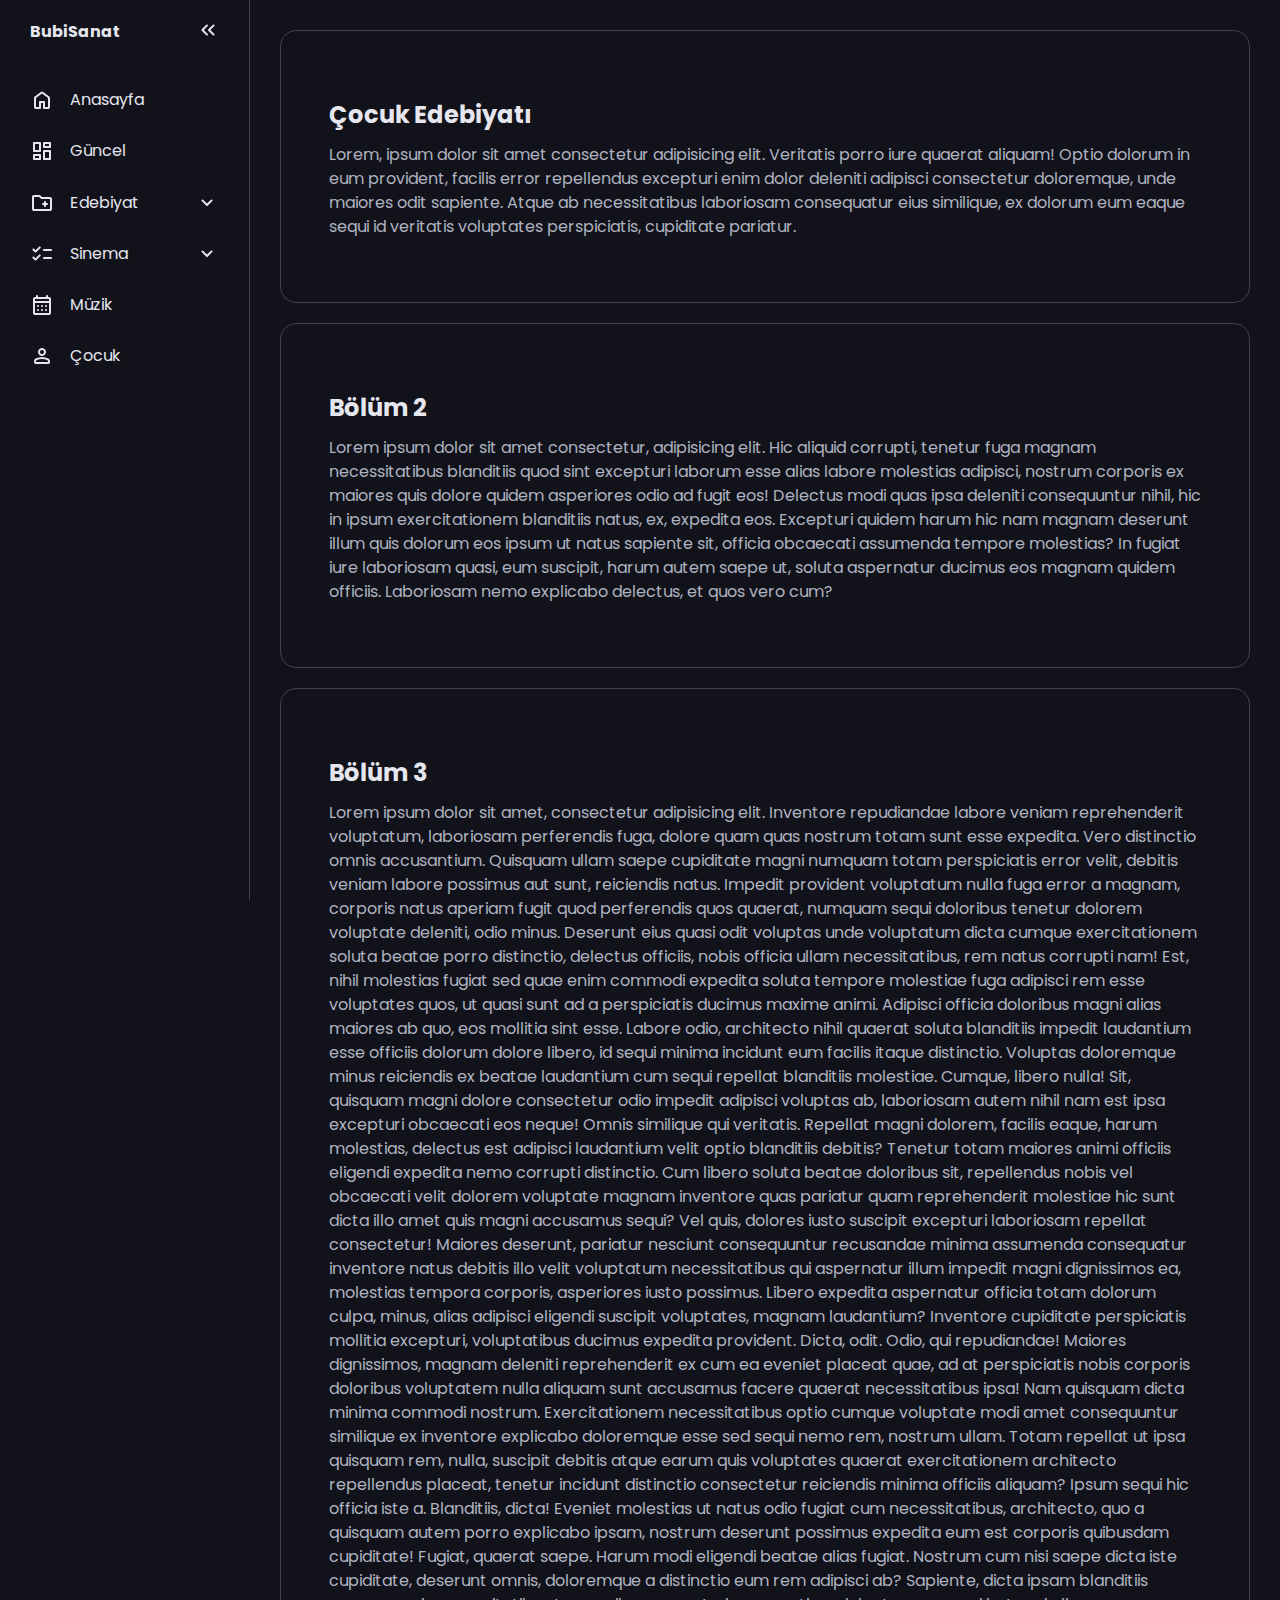
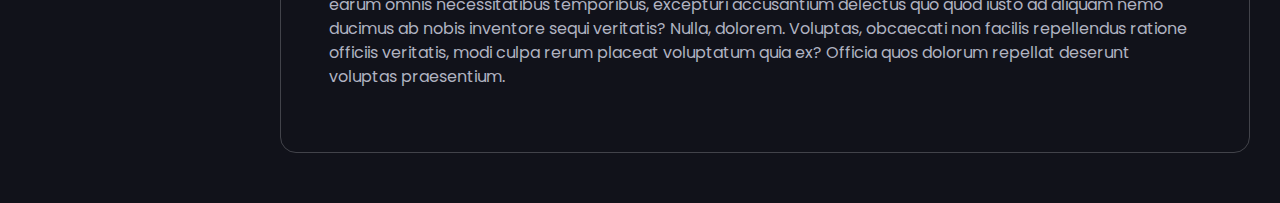
==== cocuk.html @ 9d575a5c "Add files via upload" ====
<!DOCTYPE html>
<html lang="en">
<head>
  <meta charset="UTF-8">
  <meta name="viewport" content="width=device-width, initial-scale=1.0">
  <title>Home</title>
  <link rel="stylesheet" href="style.css">
  <script type="text/javascript" src="app.js" defer></script>
  
</head>
<body>
  <nav id="sidebar">
    <ul>
      <li>
        <span class="logo">BubiSanat</span>
        <button onclick=toggleSidebar() id="toggle-btn">
          <svg xmlns="http://www.w3.org/2000/svg" height="24px" viewBox="0 -960 960 960" width="24px" fill="#e8eaed"><path d="m313-480 155 156q11 11 11.5 27.5T468-268q-11 11-28 11t-28-11L228-452q-6-6-8.5-13t-2.5-15q0-8 2.5-15t8.5-13l184-184q11-11 27.5-11.5T468-692q11 11 11 28t-11 28L313-480Zm264 0 155 156q11 11 11.5 27.5T732-268q-11 11-28 11t-28-11L492-452q-6-6-8.5-13t-2.5-15q0-8 2.5-15t8.5-13l184-184q11-11 27.5-11.5T732-692q11 11 11 28t-11 28L577-480Z"/></svg>
        </button>
      </li>
      <li>
        <a href="index.html" id="index-link">
          <svg xmlns="http://www.w3.org/2000/svg" height="24px" viewBox="0 -960 960 960" width="24px" fill="#e8eaed"><path d="M240-200h120v-200q0-17 11.5-28.5T400-440h160q17 0 28.5 11.5T600-400v200h120v-360L480-740 240-560v360Zm-80 0v-360q0-19 8.5-36t23.5-28l240-180q21-16 48-16t48 16l240 180q15 11 23.5 28t8.5 36v360q0 33-23.5 56.5T720-120H560q-17 0-28.5-11.5T520-160v-200h-80v200q0 17-11.5 28.5T400-120H240q-33 0-56.5-23.5T160-200Zm320-270Z"/></svg>
          <span>Anasayfa</span>
        </a>
      </li>
      <li>
        <a class="active" href="guncel.html" id="guncel-link">
          <svg xmlns="http://www.w3.org/2000/svg" height="24px" viewBox="0 -960 960 960" width="24px" fill="#e8eaed"><path d="M520-640v-160q0-17 11.5-28.5T560-840h240q17 0 28.5 11.5T840-800v160q0 17-11.5 28.5T800-600H560q-17 0-28.5-11.5T520-640ZM120-480v-320q0-17 11.5-28.5T160-840h240q17 0 28.5 11.5T440-800v320q0 17-11.5 28.5T400-440H160q-17 0-28.5-11.5T120-480Zm400 320v-320q0-17 11.5-28.5T560-520h240q17 0 28.5 11.5T840-480v320q0 17-11.5 28.5T800-120H560q-17 0-28.5-11.5T520-160Zm-400 0v-160q0-17 11.5-28.5T160-360h240q17 0 28.5 11.5T440-320v160q0 17-11.5 28.5T400-120H160q-17 0-28.5-11.5T120-160Zm80-360h160v-240H200v240Zm400 320h160v-240H600v240Zm0-480h160v-80H600v80ZM200-200h160v-80H200v80Zm160-320Zm240-160Zm0 240ZM360-280Z"/></svg>
          <span>Güncel</span>
        </a>
      </li>
      <li>
        <button onclick=toggleSubMenu(this) class="dropdown-btn">
          <svg xmlns="http://www.w3.org/2000/svg" height="24px" viewBox="0 -960 960 960" width="24px" fill="#e8eaed"><path d="M160-160q-33 0-56.5-23.5T80-240v-480q0-33 23.5-56.5T160-800h207q16 0 30.5 6t25.5 17l57 57h320q33 0 56.5 23.5T880-640v400q0 33-23.5 56.5T800-160H160Zm0-80h640v-400H447l-80-80H160v480Zm0 0v-480 480Zm400-160v40q0 17 11.5 28.5T600-320q17 0 28.5-11.5T640-360v-40h40q17 0 28.5-11.5T720-440q0-17-11.5-28.5T680-480h-40v-40q0-17-11.5-28.5T600-560q-17 0-28.5 11.5T560-520v40h-40q-17 0-28.5 11.5T480-440q0 17 11.5 28.5T520-400h40Z"/></svg>
          <span>Edebiyat</span>
          <svg xmlns="http://www.w3.org/2000/svg" height="24px" viewBox="0 -960 960 960" width="24px" fill="#e8eaed"><path d="M480-361q-8 0-15-2.5t-13-8.5L268-556q-11-11-11-28t11-28q11-11 28-11t28 11l156 156 156-156q11-11 28-11t28 11q11 11 11 28t-11 28L508-372q-6 6-13 8.5t-15 2.5Z"/></svg>
        </button>
        <ul class="sub-menu">
          <div>
            <li><a href="#">Roman</a></li>
            <li><a href="#">Şiir</a></li>
            <li><a href="#">Öykü</a></li>
            <li><a href="#">Günlük</a></li>
            <li><a href="#">Gezi Yazısı</a></li>
            <li><a href="#">Masal</a></li>
            <li><a href="#">Deneme</a></li>
            <li><a href="#">Eleştiri/Çözümleme</a></li>
            <li><a href="#">Biyografi</a></li>
          </div>
        </ul>
      </li>
      <li>
        <button onclick=toggleSubMenu(this) class="dropdown-btn">
          <svg xmlns="http://www.w3.org/2000/svg" height="24px" viewBox="0 -960 960 960" width="24px" fill="#e8eaed"><path d="m221-313 142-142q12-12 28-11.5t28 12.5q11 12 11 28t-11 28L250-228q-12 12-28 12t-28-12l-86-86q-11-11-11-28t11-28q11-11 28-11t28 11l57 57Zm0-320 142-142q12-12 28-11.5t28 12.5q11 12 11 28t-11 28L250-548q-12 12-28 12t-28-12l-86-86q-11-11-11-28t11-28q11-11 28-11t28 11l57 57Zm339 353q-17 0-28.5-11.5T520-320q0-17 11.5-28.5T560-360h280q17 0 28.5 11.5T880-320q0 17-11.5 28.5T840-280H560Zm0-320q-17 0-28.5-11.5T520-640q0-17 11.5-28.5T560-680h280q17 0 28.5 11.5T880-640q0 17-11.5 28.5T840-600H560Z"/></svg>
          <span>Sinema</span>
          <svg xmlns="http://www.w3.org/2000/svg" height="24px" viewBox="0 -960 960 960" width="24px" fill="#e8eaed"><path d="M480-361q-8 0-15-2.5t-13-8.5L268-556q-11-11-11-28t11-28q11-11 28-11t28 11l156 156 156-156q11-11 28-11t28 11q11 11 11 28t-11 28L508-372q-6 6-13 8.5t-15 2.5Z"/></svg>
        </button>
        <ul class="sub-menu">
          <div>
            <li><a href="#">Ne izliyorum</a></li>
            <li><a href="#">Çözümleme/Eleştiri</a></li>
            <li><a href="#">Haftanın Filmleri</a></li>
            <li><a href="#">Belgesel</a></li>
            <li><a href="#">Kült Filmler</a></li>
          </div>
        </ul>
      </li>
      <li>
        <a href="music.html" id="music-link">
          <svg xmlns="http://www.w3.org/2000/svg" height="24px" viewBox="0 -960 960 960" width="24px" fill="#e8eaed"><path d="M200-80q-33 0-56.5-23.5T120-160v-560q0-33 23.5-56.5T200-800h40v-40q0-17 11.5-28.5T280-880q17 0 28.5 11.5T320-840v40h320v-40q0-17 11.5-28.5T680-880q17 0 28.5 11.5T720-840v40h40q33 0 56.5 23.5T840-720v560q0 33-23.5 56.5T760-80H200Zm0-80h560v-400H200v400Zm0-480h560v-80H200v80Zm0 0v-80 80Zm280 240q-17 0-28.5-11.5T440-440q0-17 11.5-28.5T480-480q17 0 28.5 11.5T520-440q0 17-11.5 28.5T480-400Zm-160 0q-17 0-28.5-11.5T280-440q0-17 11.5-28.5T320-480q17 0 28.5 11.5T360-440q0 17-11.5 28.5T320-400Zm320 0q-17 0-28.5-11.5T600-440q0-17 11.5-28.5T640-480q17 0 28.5 11.5T680-440q0 17-11.5 28.5T640-400ZM480-240q-17 0-28.5-11.5T440-280q0-17 11.5-28.5T480-320q17 0 28.5 11.5T520-280q0 17-11.5 28.5T480-240Zm-160 0q-17 0-28.5-11.5T280-280q0-17 11.5-28.5T320-320q17 0 28.5 11.5T360-280q0 17-11.5 28.5T320-240Zm320 0q-17 0-28.5-11.5T600-280q0-17 11.5-28.5T640-320q17 0 28.5 11.5T680-280q0 17-11.5 28.5T640-240Z"/></svg>
          <span>Müzik</span>
        </a>
      </li>
      <li>
        <a href="cocuk.html" id="cocuk-link">
          <svg xmlns="http://www.w3.org/2000/svg" height="24px" viewBox="0 -960 960 960" width="24px" fill="#e8eaed"><path d="M480-480q-66 0-113-47t-47-113q0-66 47-113t113-47q66 0 113 47t47 113q0 66-47 113t-113 47ZM160-240v-32q0-34 17.5-62.5T224-378q62-31 126-46.5T480-440q66 0 130 15.5T736-378q29 15 46.5 43.5T800-272v32q0 33-23.5 56.5T720-160H240q-33 0-56.5-23.5T160-240Zm80 0h480v-32q0-11-5.5-20T700-306q-54-27-109-40.5T480-360q-56 0-111 13.5T260-306q-9 5-14.5 14t-5.5 20v32Zm240-320q33 0 56.5-23.5T560-640q0-33-23.5-56.5T480-720q-33 0-56.5 23.5T400-640q0 33 23.5 56.5T480-560Zm0-80Zm0 400Z"/></svg>
          <span>Çocuk</span>
        </a>
      </li>
    </ul>
  </nav>
  <main>
    <div class="container">
      <h2>Çocuk Edebiyatı</h2>
      <p>Lorem, ipsum dolor sit amet consectetur adipisicing elit. Veritatis porro iure quaerat aliquam! Optio dolorum in eum provident, facilis error repellendus excepturi enim dolor deleniti adipisci consectetur doloremque, unde maiores odit sapiente. Atque ab necessitatibus laboriosam consequatur eius similique, ex dolorum eum eaque sequi id veritatis voluptates perspiciatis, cupiditate pariatur.</p>
    </div>
    <div class="container">
      <h2>Bölüm 2 </h2>
      <p>Lorem ipsum dolor sit amet consectetur, adipisicing elit. Hic aliquid corrupti, tenetur fuga magnam necessitatibus blanditiis quod sint excepturi laborum esse alias labore molestias adipisci, nostrum corporis ex maiores quis dolore quidem asperiores odio ad fugit eos! Delectus modi quas ipsa deleniti consequuntur nihil, hic in ipsum exercitationem blanditiis natus, ex, expedita eos. Excepturi quidem harum hic nam magnam deserunt illum quis dolorum eos ipsum ut natus sapiente sit, officia obcaecati assumenda tempore molestias? In fugiat iure laboriosam quasi, eum suscipit, harum autem saepe ut, soluta aspernatur ducimus eos magnam quidem officiis. Laboriosam nemo explicabo delectus, et quos vero cum?</p>
    </div>
    <div class="container">
      <h2>Bölüm 3</h2>
      <p>Lorem ipsum dolor sit amet, consectetur adipisicing elit. Inventore repudiandae labore veniam reprehenderit voluptatum, laboriosam perferendis fuga, dolore quam quas nostrum totam sunt esse expedita. Vero distinctio omnis accusantium. Quisquam ullam saepe cupiditate magni numquam totam perspiciatis error velit, debitis veniam labore possimus aut sunt, reiciendis natus. Impedit provident voluptatum nulla fuga error a magnam, corporis natus aperiam fugit quod perferendis quos quaerat, numquam sequi doloribus tenetur dolorem voluptate deleniti, odio minus. Deserunt eius quasi odit voluptas unde voluptatum dicta cumque exercitationem soluta beatae porro distinctio, delectus officiis, nobis officia ullam necessitatibus, rem natus corrupti nam! Est, nihil molestias fugiat sed quae enim commodi expedita soluta tempore molestiae fuga adipisci rem esse voluptates quos, ut quasi sunt ad a perspiciatis ducimus maxime animi. Adipisci officia doloribus magni alias maiores ab quo, eos mollitia sint esse. Labore odio, architecto nihil quaerat soluta blanditiis impedit laudantium esse officiis dolorum dolore libero, id sequi minima incidunt eum facilis itaque distinctio. Voluptas doloremque minus reiciendis ex beatae laudantium cum sequi repellat blanditiis molestiae. Cumque, libero nulla! Sit, quisquam magni dolore consectetur odio impedit adipisci voluptas ab, laboriosam autem nihil nam est ipsa excepturi obcaecati eos neque! Omnis similique qui veritatis. Repellat magni dolorem, facilis eaque, harum molestias, delectus est adipisci laudantium velit optio blanditiis debitis? Tenetur totam maiores animi officiis eligendi expedita nemo corrupti distinctio. Cum libero soluta beatae doloribus sit, repellendus nobis vel obcaecati velit dolorem voluptate magnam inventore quas pariatur quam reprehenderit molestiae hic sunt dicta illo amet quis magni accusamus sequi? Vel quis, dolores iusto suscipit excepturi laboriosam repellat consectetur! Maiores deserunt, pariatur nesciunt consequuntur recusandae minima assumenda consequatur inventore natus debitis illo velit voluptatum necessitatibus qui aspernatur illum impedit magni dignissimos ea, molestias tempora corporis, asperiores iusto possimus. Libero expedita aspernatur officia totam dolorum culpa, minus, alias adipisci eligendi suscipit voluptates, magnam laudantium? Inventore cupiditate perspiciatis mollitia excepturi, voluptatibus ducimus expedita provident. Dicta, odit. Odio, qui repudiandae! Maiores dignissimos, magnam deleniti reprehenderit ex cum ea eveniet placeat quae, ad at perspiciatis nobis corporis doloribus voluptatem nulla aliquam sunt accusamus facere quaerat necessitatibus ipsa! Nam quisquam dicta minima commodi nostrum. Exercitationem necessitatibus optio cumque voluptate modi amet consequuntur similique ex inventore explicabo doloremque esse sed sequi nemo rem, nostrum ullam. Totam repellat ut ipsa quisquam rem, nulla, suscipit debitis atque earum quis voluptates quaerat exercitationem architecto repellendus placeat, tenetur incidunt distinctio consectetur reiciendis minima officiis aliquam? Ipsum sequi hic officia iste a. Blanditiis, dicta! Eveniet molestias ut natus odio fugiat cum necessitatibus, architecto, quo a quisquam autem porro explicabo ipsam, nostrum deserunt possimus expedita eum est corporis quibusdam cupiditate! Fugiat, quaerat saepe. Harum modi eligendi beatae alias fugiat. Nostrum cum nisi saepe dicta iste cupiditate, deserunt omnis, doloremque a distinctio eum rem adipisci ab? Sapiente, dicta ipsam blanditiis earum omnis necessitatibus temporibus, excepturi accusantium delectus quo quod iusto ad aliquam nemo ducimus ab nobis inventore sequi veritatis? Nulla, dolorem. Voluptas, obcaecati non facilis repellendus ratione officiis veritatis, modi culpa rerum placeat voluptatum quia ex? Officia quos dolorum repellat deserunt voluptas praesentium.</p>
    </div>
  </main>
</body>
</html>
---- style.css ----
@import url('https://fonts.googleapis.com/css2?family=Poppins:ital,wght@0,100;0,200;0,300;0,400;0,500;0,600;0,700;0,800;0,900;1,100;1,200;1,300;1,400;1,500;1,600;1,700;1,800;1,900&display=swap');
:root{
  --base-clr: #11121a;
  --line-clr: #42434a;
  --hover-clr: #222533;
  --text-clr: #e6e6ef;
  --accent-clr: #5e63ff;
  --secondary-text-clr: #b0b3c1;
}
*{
  margin: 0;
  padding: 0;
}
html{
  font-family: Poppins, 'Segoe UI', Tahoma, Geneva, Verdana, sans-serif;
  line-height: 1.5rem;
}
body{
  min-height: 100vh;
  min-height: 100dvh;
  background-color: var(--base-clr);
  color: var(--text-clr);
  display: grid;
  grid-template-columns: auto 1fr;
}
#sidebar{
  box-sizing: border-box;
  height: 100vh;
  width: 250px;
  padding: 5px 1em;
  background-color: var(--base-clr);
  border-right: 1px solid var(--line-clr);

  position: sticky;
  top: 0;
  align-self: start;
  transition: 300ms ease-in-out;
  overflow: hidden;
  text-wrap: nowrap;
}
#sidebar.close{
  padding: 5px;
  width: 60px;
}
#sidebar ul{
  list-style: none;
}
#sidebar > ul > li:first-child{
  display: flex;
  justify-content: flex-end;
  margin-bottom: 16px;
  .logo{
    font-weight: 700;
  }
}
#sidebar ul li.active a{
  color: var(--accent-clr);

  svg{
    fill: var(--accent-clr);
  }
}

#sidebar a, #sidebar .dropdown-btn, #sidebar .logo{
  border-radius: .5em;
  padding: .85em;
  text-decoration: none;
  color: var(--text-clr);
  display: flex;
  align-items: center;
  gap: 1em;
}
.dropdown-btn{
  width: 100%;
  text-align: left;
  background: none;
  border: none;
  font: inherit;
  cursor: pointer;
}
#sidebar svg{
  flex-shrink: 0;
  fill: var(--text-clr);
}
#sidebar a span, #sidebar .dropdown-btn span{
  flex-grow: 1;
}
#sidebar a:hover, #sidebar .dropdown-btn:hover{
  background-color: var(--hover-clr);
}
#sidebar .sub-menu{
  display: grid;
  grid-template-rows: 0fr;
  transition: 300ms ease-in-out;

  > div{
    overflow: hidden;
  }
}
#sidebar .sub-menu.show{
  grid-template-rows: 1fr;
}
.dropdown-btn svg{
  transition: 200ms ease;
}
.rotate svg:last-child{
  rotate: 180deg;
}
#sidebar .sub-menu a{
  padding-left: 2em;
}
#toggle-btn{
  margin-left: auto;
  padding: 1em;
  border: none;
  border-radius: .5em;
  background: none;
  cursor: pointer;

  svg{
    transition: rotate 150ms ease;
  }
}
#toggle-btn:hover{
  background-color: var(--hover-clr);
}

main{
  padding: min(30px, 7%);
}
main p{
  color: var(--secondary-text-clr);
  margin-top: 5px;
  margin-bottom: 15px;
}
.container{
  border: 1px solid var(--line-clr);
  border-radius: 1em;
  margin-bottom: 20px;
  padding: min(3em, 15%);

  h2, p { margin-top: 1em }
}

@media(max-width: 800px){
  body{
    grid-template-columns: 1fr;
  }
  main{
    padding: 2em 1em 60px 1em;
  }
  .container{
    border: none;
    padding: 0;
  }
  #sidebar{
    height: 60px;
    width: 100%;
    border-right: none;
    border-top: 1px solid var(--line-clr);
    padding: 0;
    position: fixed;
    top: unset;
    bottom: 0;

    > ul{
      padding: 0;
      display: grid;
      grid-auto-columns: 60px;
      grid-auto-flow: column;
      align-items: center;
      overflow-x: scroll;
    }
    ul li{
      height: 100%;
    }
    ul a, ul .dropdown-btn{
      width: 60px;
      height: 60px;
      padding: 0;
      border-radius: 0;
      justify-content: center;
    }

    ul li span, ul li:first-child, .dropdown-btn svg:last-child{
      display: none;
    }

    ul li .sub-menu.show{
      position: fixed;
      bottom: 60px;
      left: 0;
      box-sizing: border-box;
      height: 60px;
      width: 100%;
      background-color: var(--hover-clr);
      border-top: 1px solid var(--line-clr);
      display: flex;
      justify-content: center;

      > div{
        overflow-x: auto;
      }
      li{
        display: inline-flex;
      }
      a{
        box-sizing: border-box;
        padding: 1em;
        width: auto;
        justify-content: center;
      }
    }
  }
}
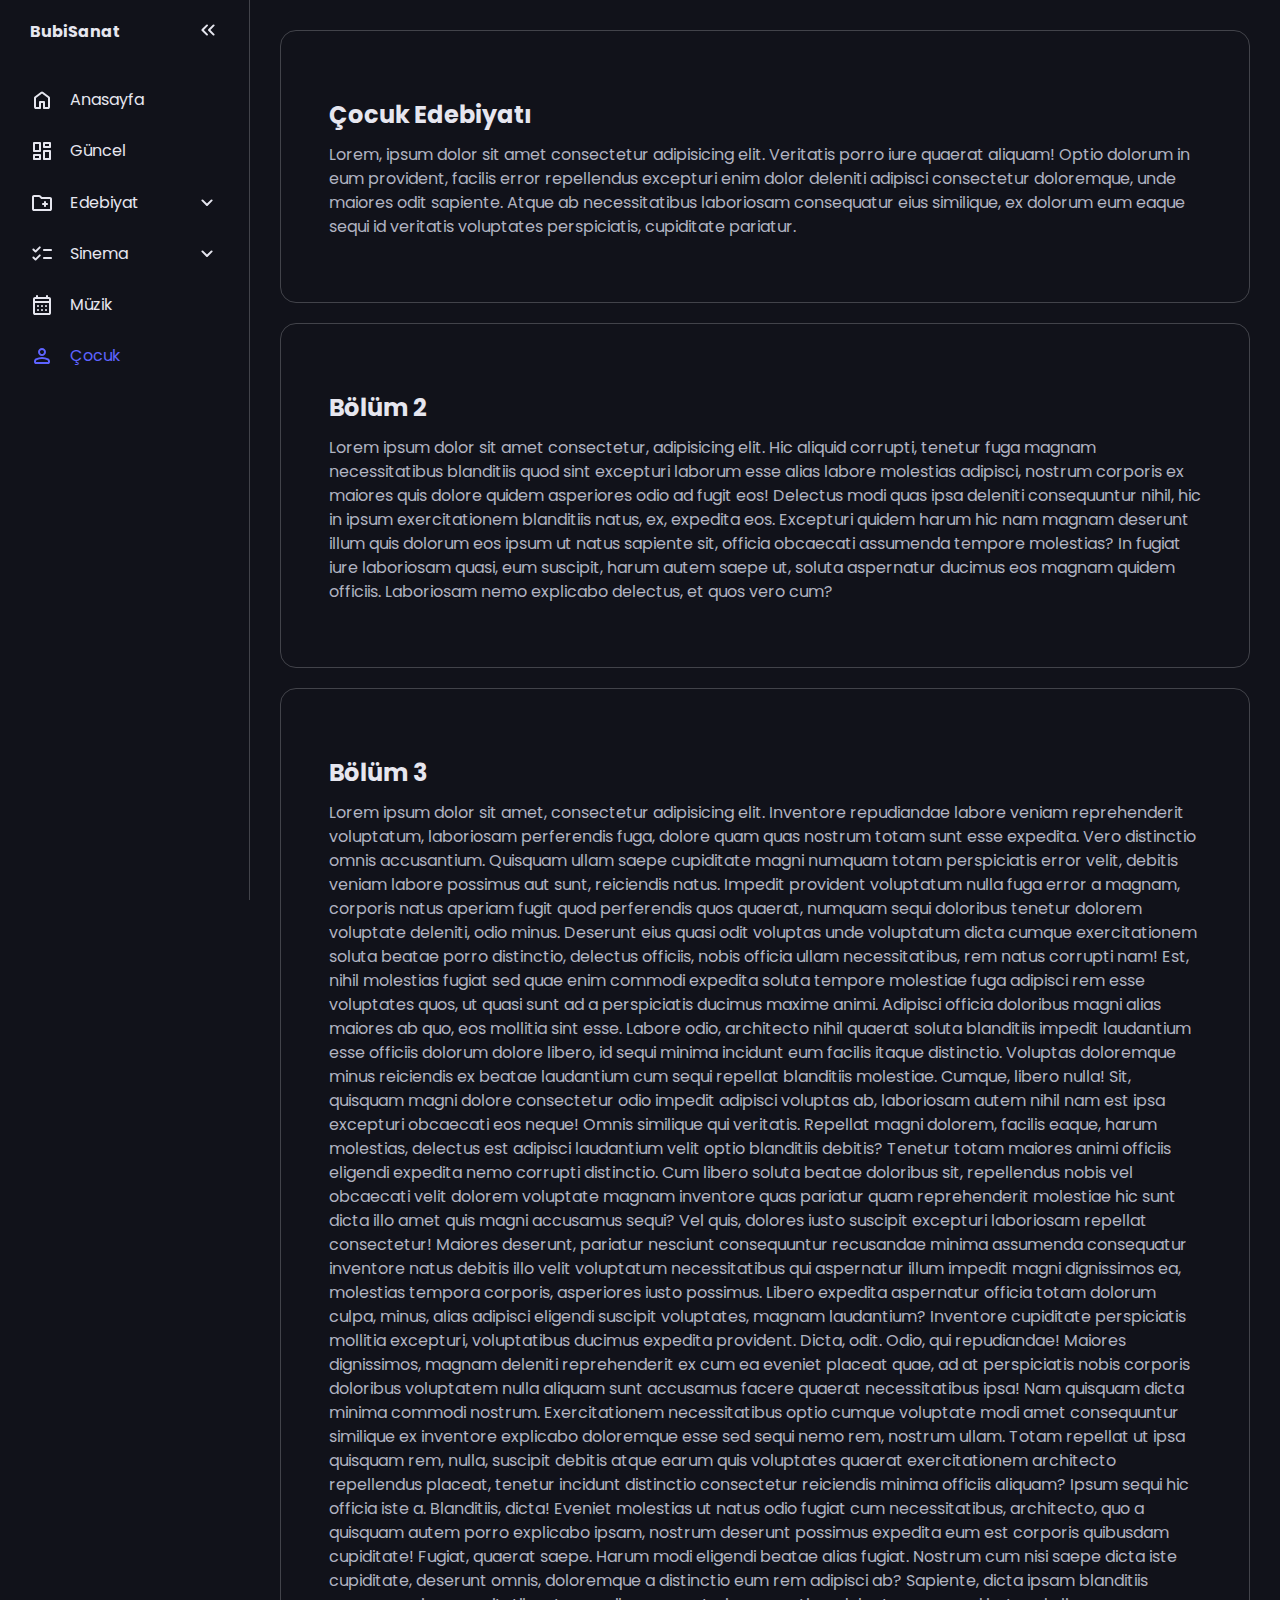
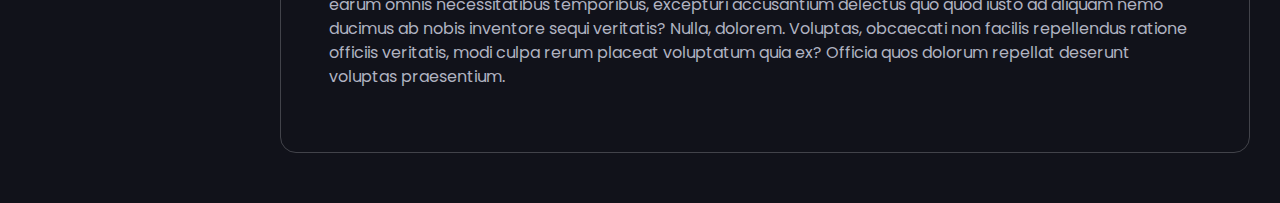
==== commit a427ae36: "Update cocuk.html" ====
--- a/cocuk.html
+++ b/cocuk.html
@@ -24,7 +24,7 @@
         </a>
       </li>
       <li>
-        <a class="active" href="guncel.html" id="guncel-link">
+        <a href="guncel.html" id="guncel-link">
           <svg xmlns="http://www.w3.org/2000/svg" height="24px" viewBox="0 -960 960 960" width="24px" fill="#e8eaed"><path d="M520-640v-160q0-17 11.5-28.5T560-840h240q17 0 28.5 11.5T840-800v160q0 17-11.5 28.5T800-600H560q-17 0-28.5-11.5T520-640ZM120-480v-320q0-17 11.5-28.5T160-840h240q17 0 28.5 11.5T440-800v320q0 17-11.5 28.5T400-440H160q-17 0-28.5-11.5T120-480Zm400 320v-320q0-17 11.5-28.5T560-520h240q17 0 28.5 11.5T840-480v320q0 17-11.5 28.5T800-120H560q-17 0-28.5-11.5T520-160Zm-400 0v-160q0-17 11.5-28.5T160-360h240q17 0 28.5 11.5T440-320v160q0 17-11.5 28.5T400-120H160q-17 0-28.5-11.5T120-160Zm80-360h160v-240H200v240Zm400 320h160v-240H600v240Zm0-480h160v-80H600v80ZM200-200h160v-80H200v80Zm160-320Zm240-160Zm0 240ZM360-280Z"/></svg>
           <span>Güncel</span>
         </a>
@@ -71,7 +71,7 @@
           <span>Müzik</span>
         </a>
       </li>
-      <li>
+      <li class="active">
         <a href="cocuk.html" id="cocuk-link">
           <svg xmlns="http://www.w3.org/2000/svg" height="24px" viewBox="0 -960 960 960" width="24px" fill="#e8eaed"><path d="M480-480q-66 0-113-47t-47-113q0-66 47-113t113-47q66 0 113 47t47 113q0 66-47 113t-113 47ZM160-240v-32q0-34 17.5-62.5T224-378q62-31 126-46.5T480-440q66 0 130 15.5T736-378q29 15 46.5 43.5T800-272v32q0 33-23.5 56.5T720-160H240q-33 0-56.5-23.5T160-240Zm80 0h480v-32q0-11-5.5-20T700-306q-54-27-109-40.5T480-360q-56 0-111 13.5T260-306q-9 5-14.5 14t-5.5 20v32Zm240-320q33 0 56.5-23.5T560-640q0-33-23.5-56.5T480-720q-33 0-56.5 23.5T400-640q0 33 23.5 56.5T480-560Zm0-80Zm0 400Z"/></svg>
           <span>Çocuk</span>
@@ -94,4 +94,4 @@
     </div>
   </main>
 </body>
-</html>+</html>
